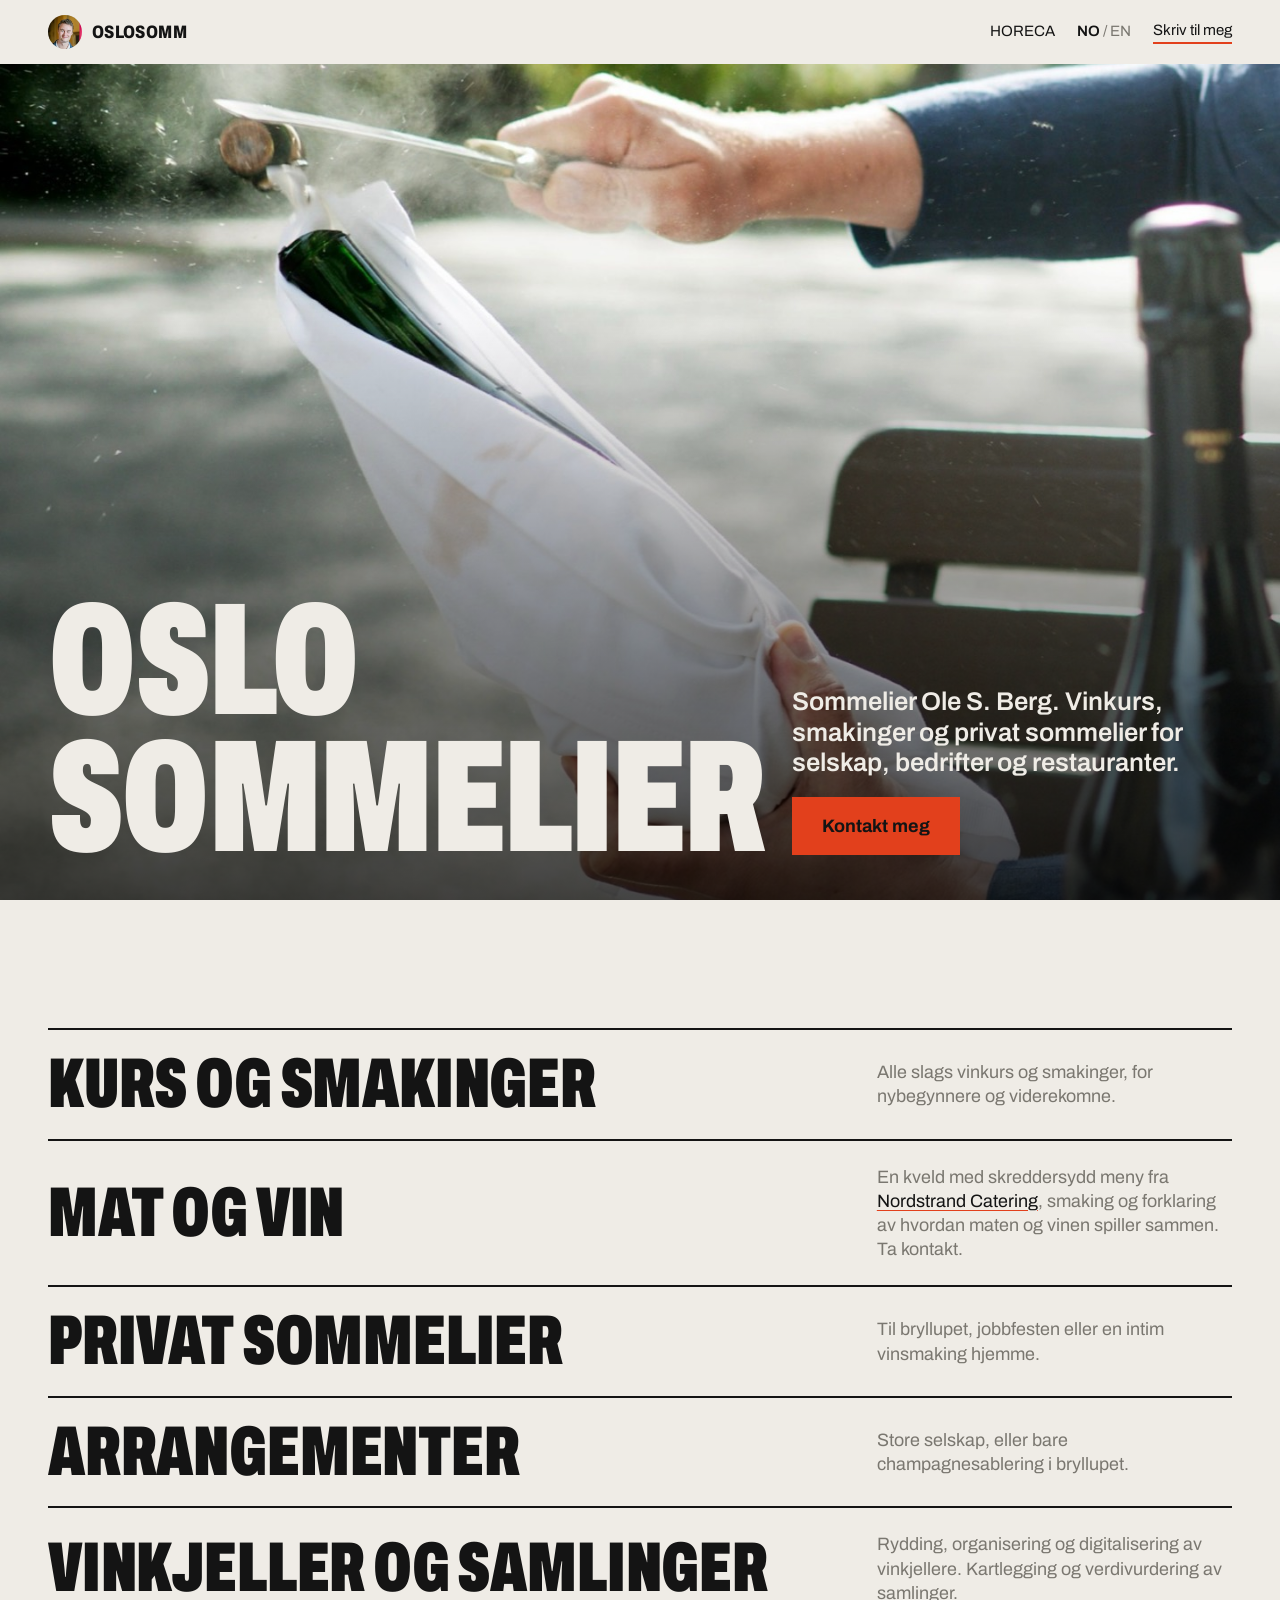
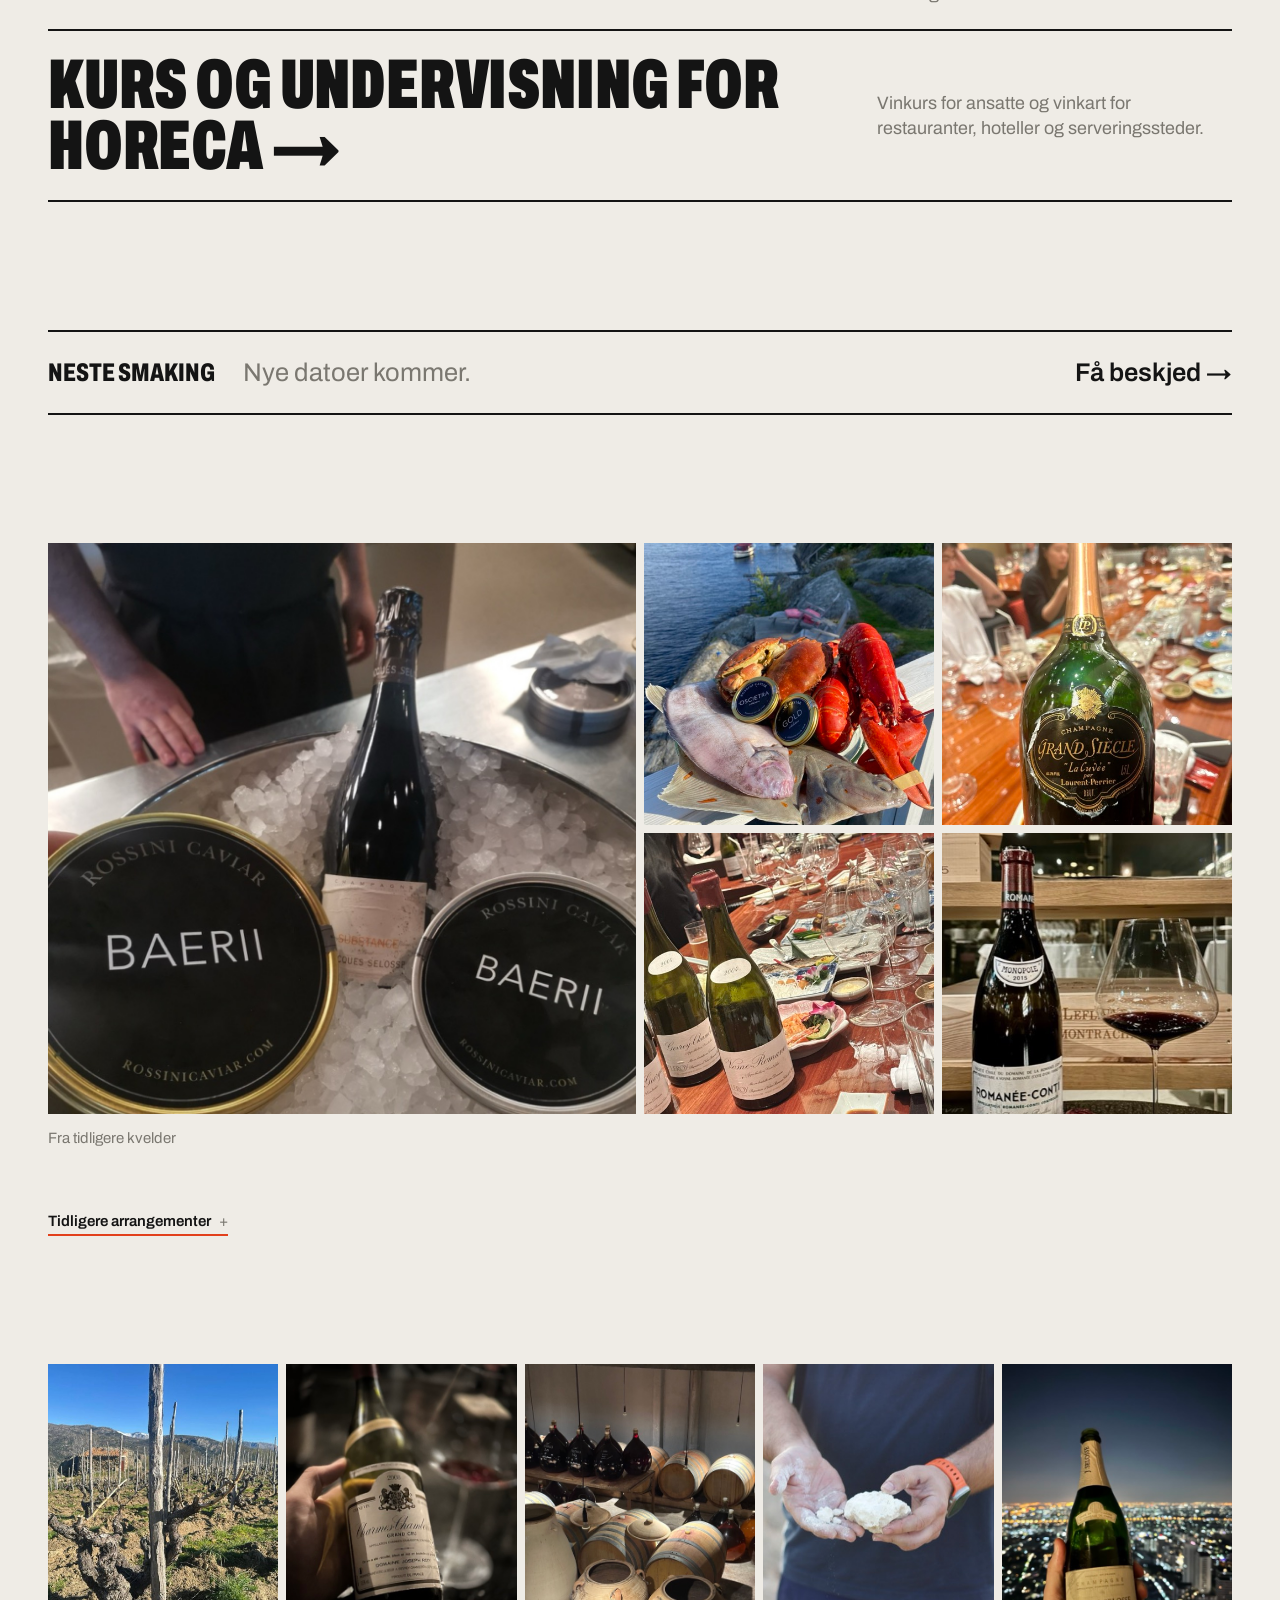
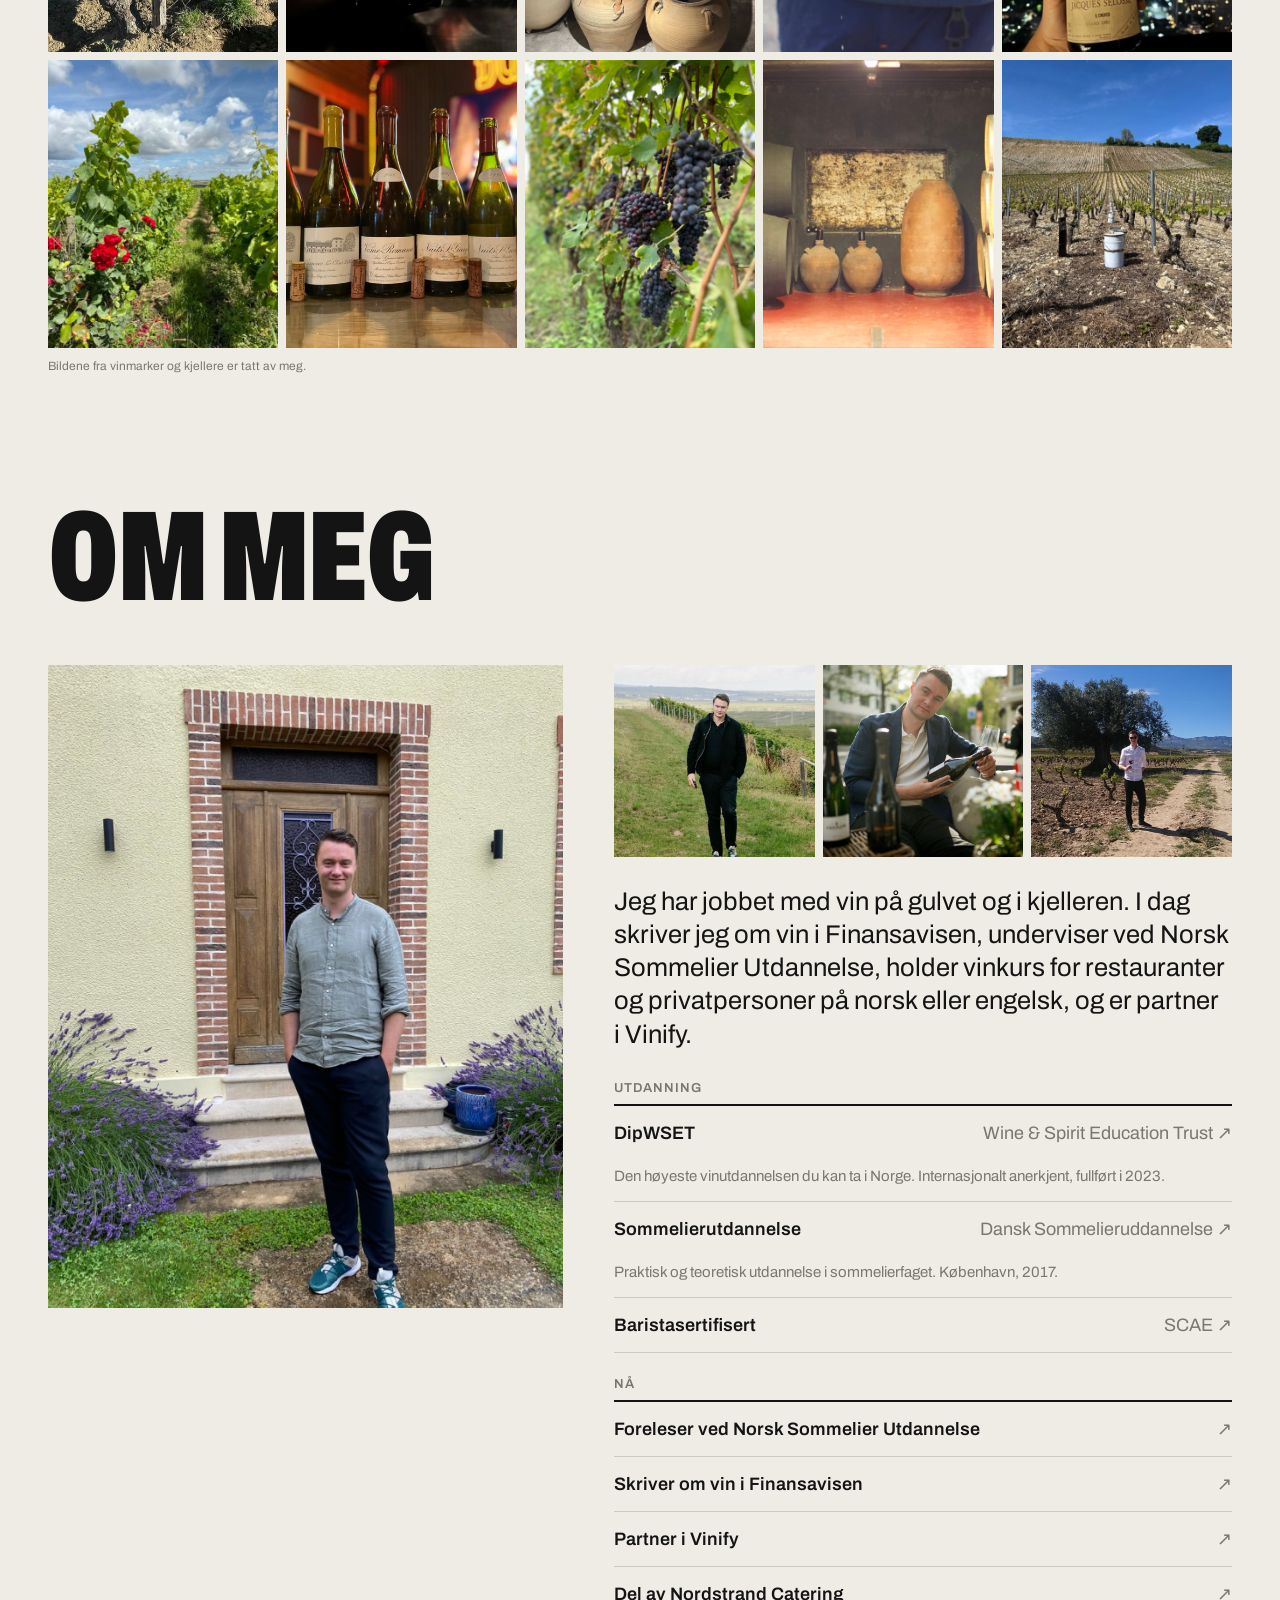
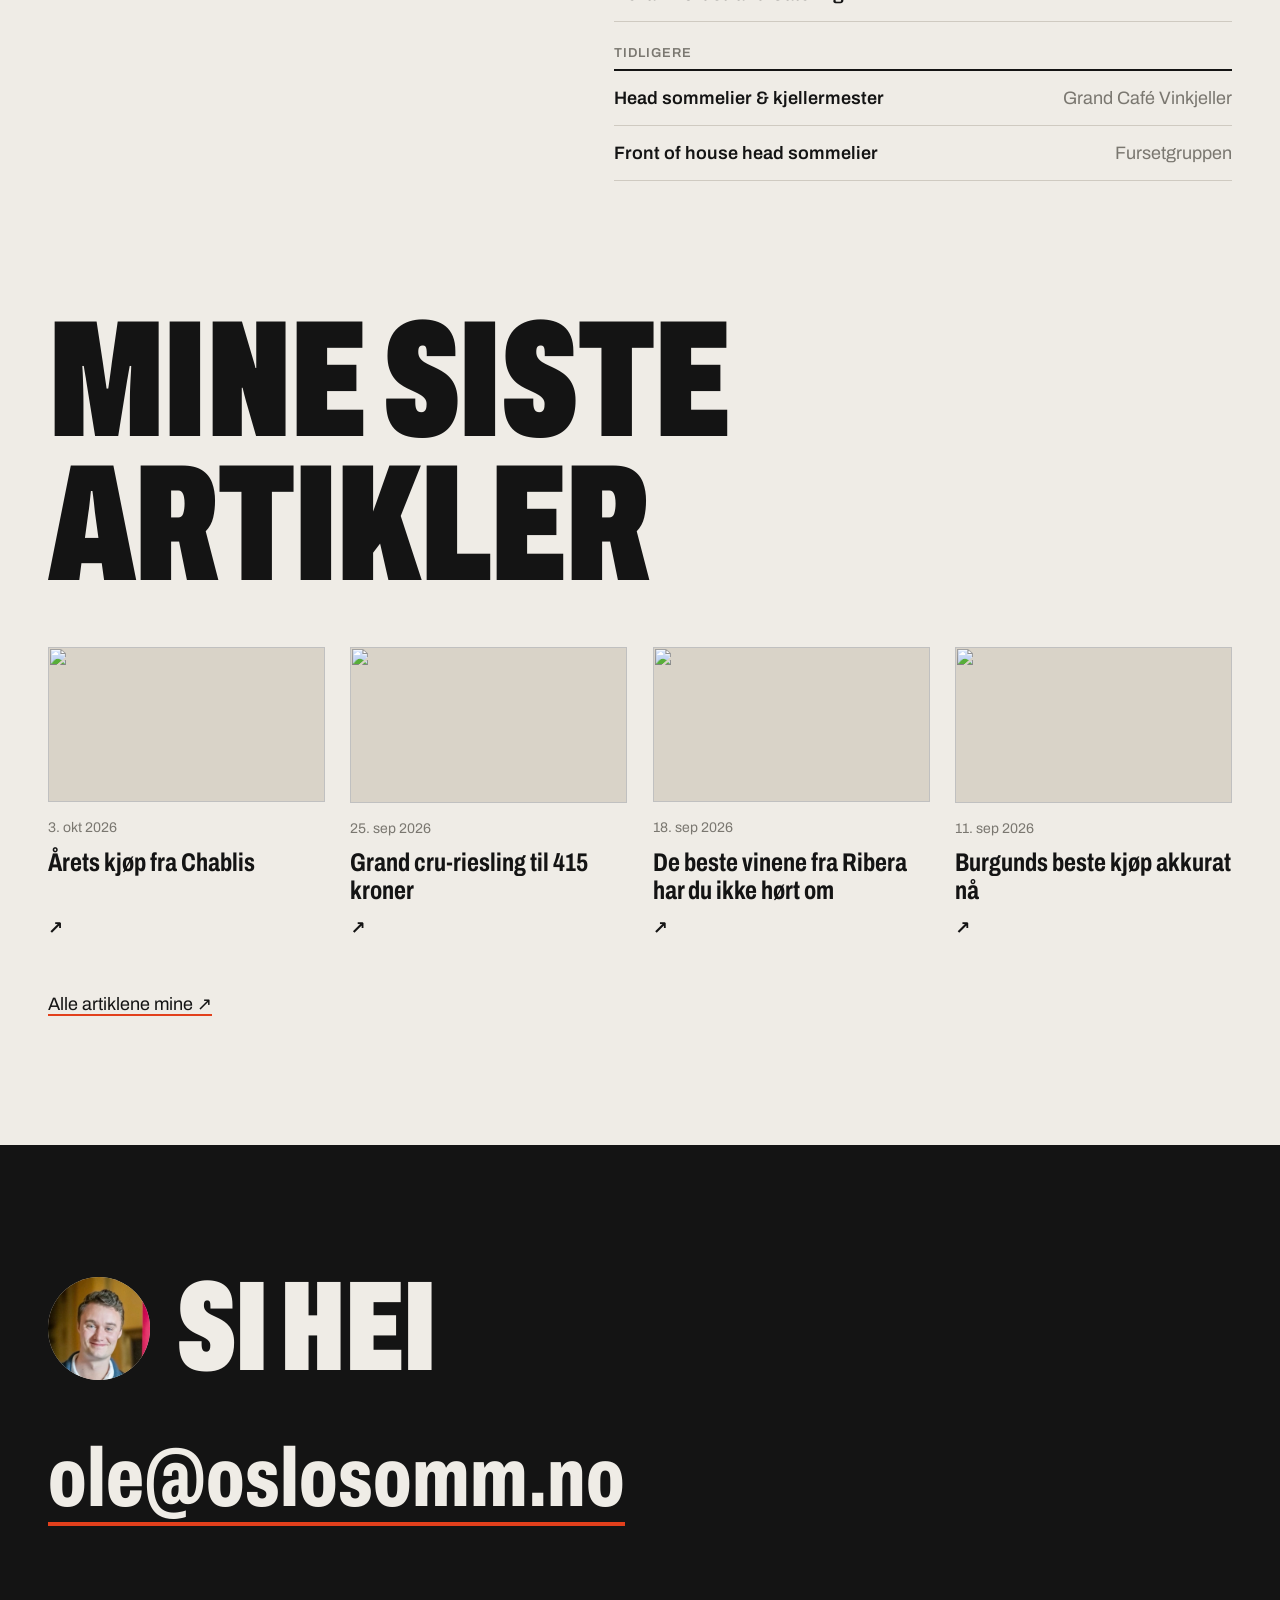
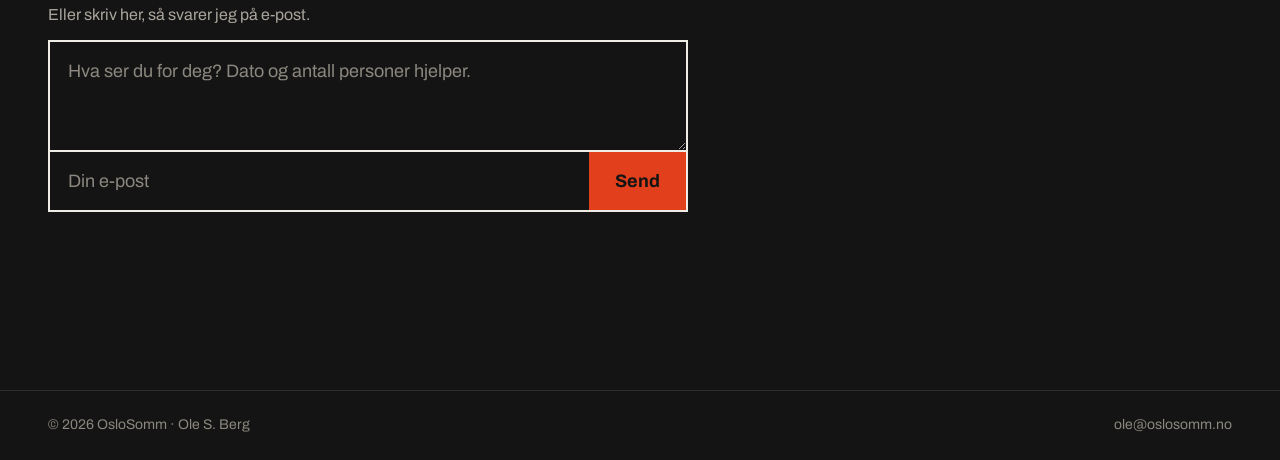
==== index.html @ 21f0ade8 "OsloSomm: første versjon av nettsiden Co-Authored-By: Claude Opus 5.5 <noreply@anthropic.com>" ====
<!doctype html>
<html lang="nb" data-title-nb="OsloSomm – sommelier Ole S. Berg, vinkurs og smakinger" data-title-en="OsloSomm – sommelier Ole S. Berg, wine courses and tastings">
<head>
<meta charset="utf-8">
<meta name="viewport" content="width=device-width, initial-scale=1">
<title>OsloSomm – sommelier Ole S. Berg, vinkurs og smakinger</title>
<meta name="description" content="Sommelier i Oslo med DipWSET. Vinkurs, smakinger, privat sommelier til bryllup og selskap, organisering og verdivurdering av vinkjellere, og kurs for restauranter. På norsk og engelsk.">
<meta name="theme-color" content="#efece6">
<link rel="icon" href="favicon.svg" type="image/svg+xml">
<link rel="apple-touch-icon" href="apple-touch-icon.png">
<link rel="canonical" href="https://oslosomm.no/">
<meta property="og:url" content="https://oslosomm.no/">
<meta property="og:type" content="website">
<meta property="og:locale" content="nb_NO">
<meta property="og:locale:alternate" content="en_GB">
<meta property="og:site_name" content="OsloSomm">
<meta property="og:title" content="OsloSomm – sommelier Ole S. Berg">
<meta property="og:description" content="Vinkurs, smakinger og privat sommelier i Oslo. DipWSET, foreleser ved Norsk Sommelier Utdannelse.">
<meta property="og:image" content="https://oslosomm.no/img/og.jpg">
<meta property="og:image:width" content="1200">
<meta property="og:image:height" content="630">
<meta property="og:image:alt" content="Ole S. Berg smaker champagne">
<meta name="twitter:card" content="summary_large_image">
<link rel="preconnect" href="https://fonts.googleapis.com">
<link rel="preconnect" href="https://fonts.gstatic.com" crossorigin>
<link href="https://fonts.googleapis.com/css2?family=Archivo:wdth,wght@62..125,400..900&display=swap" rel="stylesheet">
<link rel="stylesheet" href="style.css">
<script src="script.js" defer></script>
</head>
<body>

<header class="pad">
  <a class="name" href="index.html"><span class="avatar"><img src="img/sm/ole-hode.jpg" alt="" width="34" height="34"></span>OsloSomm</a>
  <nav>
    <a class="hide-s" href="horeca.html">HORECA</a>
    <button class="lang" type="button" aria-label="Switch to English"><b data-no>NO</b><span data-en>NO</span> / <span data-no>EN</span><b data-en>EN</b></button>
    <a class="write" href="#kontakt"><span data-no>Skriv til meg</span><span data-en>Get in touch</span></a>
  </nav>
</header>

<main>
<div class="hero">
  <img src="img/sabrering.jpg" alt="Ole sablerer en flaske champagne" fetchpriority="high">
  <div class="txt pad">
    <h1 class="big">Oslo<br>Sommelier</h1>
    <div class="pitch">
      <p class="sub" data-no>Sommelier Ole S. Berg. Vinkurs, smakinger og privat sommelier for selskap, bedrifter og restauranter.</p>
      <p class="sub" data-en>Sommelier Ole S. Berg. Wine courses, tastings and private sommelier for parties, companies and restaurants.</p>
      <a class="cta" href="mailto:ole@oslosomm.no"><span data-no>Kontakt meg</span><span data-en>Contact me</span></a>
    </div>
  </div>
</div>

<section class="pad" aria-labelledby="tilbud">
  <h2 id="tilbud" class="sr"><span data-no>Det jeg tilbyr</span><span data-en>What I offer</span></h2>
  <div class="what big">
    <a href="#kontakt"><span><span data-no>Kurs og smakinger</span><span data-en>Courses & tastings</span></span><span class="ds"><span data-no>Alle slags vinkurs og smakinger, for nybegynnere og viderekomne.</span><span data-en>All kinds of wine courses and tastings, for beginners and enthusiasts.</span></span></a>
    <div class="item"><a href="#kontakt"><span data-no>Mat og vin</span><span data-en>Food & wine</span></a><span class="ds"><span data-no>En kveld med skreddersydd meny fra <a href="https://nordstrandcatering.no/" target="_blank" rel="noopener">Nordstrand Catering</a>, smaking og forklaring av hvordan maten og vinen spiller sammen. Ta kontakt.</span><span data-en>An evening with a tailored menu from <a href="https://nordstrandcatering.no/" target="_blank" rel="noopener">Nordstrand Catering</a>, a tasting and a guide to how the food and wine work together. Get in touch.</span></span></div>
    <a href="#kontakt"><span><span data-no>Privat sommelier</span><span data-en>Private sommelier</span></span><span class="ds"><span data-no>Til bryllupet, jobbfesten eller en intim vinsmaking hjemme.</span><span data-en>For weddings, company parties or an intimate tasting at home.</span></span></a>
    <a href="#kontakt"><span><span data-no>Arrangementer</span><span data-en>Events</span></span><span class="ds"><span data-no>Store selskap, eller bare champagnesablering i bryllupet.</span><span data-en>Large parties, or just sabering Champagne at your wedding.</span></span></a>
    <a href="#kontakt"><span><span data-no>Vinkjeller og samlinger</span><span data-en>Cellars & collections</span></span><span class="ds"><span data-no>Rydding, organisering og digitalisering av vinkjellere. Kartlegging og verdivurdering av samlinger.</span><span data-en>Sorting, organising and digitising wine cellars. Inventory and valuation of collections.</span></span></a>
    <a href="horeca.html"><span><span data-no>Kurs og undervisning for HORECA</span><span data-en>Training for HORECA</span> <span aria-hidden="true">→</span></span><span class="ds"><span data-no>Vinkurs for ansatte og vinkart for restauranter, hoteller og serveringssteder.</span><span data-en>Staff wine training and wine lists for restaurants, hotels and hospitality.</span></span></a>
  </div>
</section>

<section class="pad next" id="smakinger" aria-labelledby="neste">
  <div class="empty">
    <h2 id="neste"><span data-no>Neste smaking</span><span data-en>Next tasting</span></h2>
    <span class="mute" data-no>Nye datoer kommer.</span><span class="mute" data-en>New dates coming soon.</span>
    <a href="#kontakt"><span data-no>Få beskjed</span><span data-en>Get notified</span> <span aria-hidden="true">→</span></a>
  </div>
</section>

<section class="past pad" aria-labelledby="kvelder">
  <div class="grid">
    <div><img src="img/selosse-substance-kaviar.jpg" alt="Selosse Substance på is med kaviar" loading="lazy" decoding="async"></div>
    <div><img src="img/sm/sjomat-kaviar.jpg" alt="Hummer, krabbe, flatfisk og kaviar ved sjøen" loading="lazy" decoding="async"></div>
    <div><img src="img/sm/grand-siecle.jpg" alt="Magnum Grand Siècle ved et middagsbord" loading="lazy" decoding="async"></div>
    <div><img src="img/sm/leroy-middag.jpg" alt="Leroy-flasker på et dekket bord" loading="lazy" decoding="async" style="object-position:50% 60%"></div>
    <div><img src="img/sm/romanee-conti.jpg" alt="Romanée-Conti 2015 med glass og kork" loading="lazy" decoding="async" style="object-position:50% 60%"></div>
  </div>
  <div class="cap">
    <h2 id="kvelder" class="cap-h"><span data-no>Fra tidligere kvelder</span><span data-en>From past evenings</span></h2>
  </div>
  <details class="earlier">
    <summary><span data-no>Tidligere arrangementer</span><span data-en>Past events</span></summary>
    <ul>
      <li><a href="https://www.fursetgruppen.no/nyhetsarkiv/julegavetips-premium-champagnekurs" target="_blank" rel="noopener"><time datetime="2024-02-29">29.02.2024</time><span class="ev-t"><span data-no>Premium champagnekurs</span><span data-en>Premium Champagne course</span></span><span class="ev-p">Vinkjelleren, Grand Café</span><span class="ev-go" aria-hidden="true">↗</span></a></li>
    </ul>
  </details>
</section>

<div class="mood pad" role="region" aria-label="Bilder fra vinmarker og kjellere" tabindex="0">
  <div><img src="img/sm/gamle-stokker-fjell.jpg" alt="Gamle vinstokker foran fjell" loading="lazy" decoding="async"></div>
  <div><img src="img/sm/charmes-chambertin.jpg" alt="Charmes-Chambertin Grand Cru 2008" loading="lazy" decoding="async"></div>
  <div><img src="img/sm/kjeller-amforaer.jpg" alt="Kjeller med amforaer, fat og glassballonger" loading="lazy" decoding="async"></div>
  <div><img src="img/sm/haender-kalk.jpg" alt="Hender som holder kalkjord" loading="lazy" decoding="async"></div>
  <div><img src="img/sm/selosse-1989.jpg" alt="Selosse 1989 foran en by om natten" loading="lazy" decoding="async"></div>
  <div><img src="img/sm/roser-vinmark.jpg" alt="Roser ved enden av vinrader" loading="lazy" decoding="async"></div>
  <div><img src="img/sm/leroy-rekke.jpg" alt="Fem Leroy-flasker med korker" loading="lazy" decoding="async"></div>
  <div><img src="img/sm/blaa-druer.jpg" alt="Modne blå druer" loading="lazy" decoding="async"></div>
  <div><img src="img/sm/kjeller-fat.jpg" alt="Fatkjeller med amforaer" loading="lazy" decoding="async"></div>
  <div><img src="img/sm/vinmark-bakke.jpg" alt="Vinmark i en åsside" loading="lazy" decoding="async"></div>
</div>
<p class="pad credit"><span data-no>Bildene fra vinmarker og kjellere er tatt av meg.</span><span data-en>Vineyard and cellar photos by me.</span></p>

<section class="pad" id="om" aria-labelledby="om-h">
  <h2 id="om-h" class="big"><span data-no>Om meg</span><span data-en>About</span></h2>
  <div class="about">
    <div class="main"><img src="img/ole-dor.jpg" alt="Ole S. Berg smiler foran en dør med lavendel" loading="lazy" decoding="async"></div>
    <div class="side">
      <div class="duo">
        <img src="img/sm/ole-vinmark.jpg" alt="Ole går langs en vinmark" loading="lazy" decoding="async">
        <img src="img/sm/ole-portrett-flaske.jpg" alt="Ole viser fram en flaske" loading="lazy" decoding="async">
        <img src="img/sm/ole-oliventre.jpg" alt="Ole med et glass rødvin ved et oliventre" loading="lazy" decoding="async" style="object-position:50% 40%">
      </div>
      <p class="lede" data-no>Jeg har jobbet med vin på gulvet og i kjelleren. I dag skriver jeg om vin i Finansavisen, underviser ved Norsk Sommelier Utdannelse, holder vinkurs for restauranter og privatpersoner på norsk eller engelsk, og er partner i Vinify.</p>
      <p class="lede" data-en>I’ve worked with wine on the restaurant floor and in the cellar. Today I write about wine for Finansavisen, teach at the Norwegian Sommelier School, run wine courses for restaurants and private clients in Norwegian or English, and am a partner at Vinify.</p>
      <div class="proofs">
        <h3 class="ph"><span data-no>Utdanning</span><span data-en>Education</span></h3>
        <ul class="proof">
          <li><a href="https://www.wsetglobal.com/qualifications/wset-level-4-diploma-in-wines" target="_blank" rel="noopener"><span>DipWSET</span> <em>Wine & Spirit Education Trust <span aria-hidden="true">↗</span></em></a>
            <p class="note" data-no>Den høyeste vinutdannelsen du kan ta i Norge. Internasjonalt anerkjent, fullført i 2023.</p>
            <p class="note" data-en>The Level 4 Diploma in Wines, the highest wine qualification available in Norway. Internationally recognised, completed in 2023.</p></li>
          <li><a href="https://dansksommelieruddannelse.dk/" target="_blank" rel="noopener"><span data-no>Sommelierutdannelse</span><span data-en>Sommelier education</span> <em>Dansk Sommelieruddannelse <span aria-hidden="true">↗</span></em></a>
            <p class="note" data-no>Praktisk og teoretisk utdannelse i sommelierfaget. København, 2017.</p>
            <p class="note" data-en>Practical and theoretical training as a sommelier. Copenhagen, 2017.</p></li>
          <li><a href="https://scae.no/" target="_blank" rel="noopener"><span data-no>Baristasertifisert</span><span data-en>Certified barista</span> <em>SCAE <span aria-hidden="true">↗</span></em></a></li>
        </ul>
        <h3 class="ph"><span data-no>Nå</span><span data-en>Now</span></h3>
        <ul class="proof">
          <li><a href="https://vinkelneren.no/vare-forelesere/forelesere-i-oslo/#oleberg" target="_blank" rel="noopener"><span data-no>Foreleser ved Norsk Sommelier Utdannelse</span><span data-en>Lecturer, Norwegian Sommelier School</span> <em aria-hidden="true">↗</em></a></li>
          <li><a href="https://www.finansavisen.no/profil/ole-s.-berg" target="_blank" rel="noopener"><span data-no>Skriver om vin i Finansavisen</span><span data-en>Wine writer, Finansavisen</span> <em aria-hidden="true">↗</em></a></li>
          <li><a href="https://home.vinify.app/" target="_blank" rel="noopener"><span data-no>Partner i Vinify</span><span data-en>Partner at Vinify</span> <em aria-hidden="true">↗</em></a></li>
          <li><a href="https://nordstrandcatering.no/" target="_blank" rel="noopener"><span data-no>Del av Nordstrand Catering</span><span data-en>Part of Nordstrand Catering</span> <em aria-hidden="true">↗</em></a></li>
        </ul>
        <h3 class="ph"><span data-no>Tidligere</span><span data-en>Previously</span></h3>
        <ul class="proof">
          <li><span>Head sommelier &amp; <span data-no>kjellermester</span><span data-en>cellar master</span></span> <em>Grand Café <span data-no>Vinkjeller</span><span data-en>wine cellar</span></em></li>
          <li><span>Front of house head sommelier</span> <em>Fursetgruppen</em></li>
        </ul>
      </div>
    </div>
  </div>
</section>

<section class="pad articles" id="artikler" aria-labelledby="artikler-h">
  <h2 id="artikler-h" class="big stack"><span data-no>Mine siste<br>artikler</span><span data-en>My latest<br>articles</span></h2>
  <ul class="arts">
    <li><a href="https://www.finansavisen.no/mat-og-drikke/2026/10/03/8384811/arets-beste-chablis-kjop-koster-under-500-kroner" target="_blank" rel="noopener"><span class="thumb"><img src="https://imaginary.finansavisen.no/resize?force=false&amp;width=800&amp;aspectratio=16%3A9&amp;nocrop=false&amp;interlace=true&amp;type=webp&amp;url=https%3A%2F%2Fsmooth-storage.aptoma.no%2Fusers%2Fhegnar%2Fimages%2F163274496.jpg%3F%26accessToken%3Da47e3ad2822a2d54f272175dc9d8af9c51834527e6233c2e4efd864a6beec34f" alt="" loading="lazy" decoding="async" referrerpolicy="no-referrer"></span><time datetime="2026-10-03"><span data-no>3. okt 2026</span><span data-en>3 Oct 2026</span></time><span class="at">Årets kjøp fra Chablis</span><span class="go" aria-hidden="true">↗</span></a></li>
    <li><a href="https://www.finansavisen.no/mat-og-drikke/2026/09/25/8383260/emrich-schoenleber-2025-de-beste-kjopene-fra-nahe" target="_blank" rel="noopener"><span class="thumb"><img src="https://imaginary.finansavisen.no/resize?force=false&amp;width=800&amp;aspectratio=16%3A9&amp;nocrop=false&amp;interlace=true&amp;type=webp&amp;url=https%3A%2F%2Fsmooth-storage.aptoma.no%2Fusers%2Fhegnar%2Fimages%2F162659138.jpg%3F%26accessToken%3D0f120777f249589dbbf4be9a2b96b372803a51da18eaffc04421b863ae520a3b" alt="" loading="lazy" decoding="async" referrerpolicy="no-referrer"></span><time datetime="2026-09-25"><span data-no>25. sep 2026</span><span data-en>25 Sep 2026</span></time><span class="at">Grand cru-riesling til 415 kroner</span><span class="go" aria-hidden="true">↗</span></a></li>
    <li><a href="https://www.finansavisen.no/mat-og-drikke/2026/09/18/8381371/dominio-del-aguila-blant-de-beste-vinene-fra-ribera-del-duero" target="_blank" rel="noopener"><span class="thumb"><img src="https://imaginary.finansavisen.no/resize?force=false&amp;width=800&amp;aspectratio=16%3A9&amp;nocrop=false&amp;interlace=true&amp;type=webp&amp;url=https%3A%2F%2Fsmooth-storage.aptoma.no%2Fusers%2Fhegnar%2Fimages%2F162079527.jpg%3F%26accessToken%3D2ad88ffe91550fe611c24110f6167e087b05fea572d87187e2d3220233fe8c61" alt="" loading="lazy" decoding="async" referrerpolicy="no-referrer"></span><time datetime="2026-09-18"><span data-no>18. sep 2026</span><span data-en>18 Sep 2026</span></time><span class="at">De beste vinene fra Ribera har du ikke hørt om</span><span class="go" aria-hidden="true">↗</span></a></li>
    <li><a href="https://www.finansavisen.no/mat-og-drikke/2026/09/11/8379238/denis-mortet-2024-imponerer-fra-gevrey-chambertin-til-clos-de-vougeot" target="_blank" rel="noopener"><span class="thumb"><img src="https://imaginary.finansavisen.no/resize?force=false&amp;width=800&amp;aspectratio=16%3A9&amp;nocrop=false&amp;interlace=true&amp;type=webp&amp;url=https%3A%2F%2Fsmooth-storage.aptoma.no%2Fusers%2Fhegnar%2Fimages%2F161381455.jpg%3F%26accessToken%3D75070eb583e2b0e61d78ca70e14b952be6afe3cf41320d20f5be37dd0d14da85" alt="" loading="lazy" decoding="async" referrerpolicy="no-referrer"></span><time datetime="2026-09-11"><span data-no>11. sep 2026</span><span data-en>11 Sep 2026</span></time><span class="at">Burgunds beste kjøp akkurat nå</span><span class="go" aria-hidden="true">↗</span></a></li>
  </ul>
  <p class="all"><a class="write" href="https://www.finansavisen.no/profil/ole-s.-berg" target="_blank" rel="noopener"><span data-no>Alle artiklene mine</span><span data-en>All my articles</span> <span aria-hidden="true">↗</span></a></p>
</section>

<section class="pad contact" id="kontakt" aria-labelledby="kontakt-h">
  <h2 id="kontakt-h" class="big"><span class="avatar"><img src="img/sm/ole-hode.jpg" alt="" loading="lazy"></span><span data-no>Si hei</span><span data-en>Say hello</span></h2>
  <a class="mail" href="mailto:ole@oslosomm.no">ole@oslosomm.no</a>
  <div class="quick">
    <p data-no>Eller skriv her, så svarer jeg på e-post.</p>
    <p data-en>Or write here and I’ll reply by email.</p>
    <form class="send">
      <label class="sr" for="melding"><span data-no>Melding</span><span data-en>Message</span></label>
      <textarea id="melding" name="melding" required maxlength="4000" placeholder="Hva ser du for deg? Dato og antall personer hjelper." data-ph-nb="Hva ser du for deg? Dato og antall personer hjelper." data-ph-en="What do you have in mind? A date and group size helps."></textarea>
      <div class="row">
        <label class="sr" for="epost"><span data-no>Din e-post</span><span data-en>Your email</span></label>
        <input id="epost" name="epost" type="email" required autocomplete="email" placeholder="Din e-post" data-ph-nb="Din e-post" data-ph-en="Your email">
        <button type="submit">Send</button>
      </div>
    </form>
    <p class="status" role="status" aria-live="polite"></p>
  </div>
</section>
</main>

<footer class="pad"><span>© 2026 OsloSomm · Ole S. Berg</span><a href="mailto:ole@oslosomm.no">ole@oslosomm.no</a></footer>
</body>
</html>
---- style.css ----
:root{--paper:#efece6;--ink:#141414;--mute:#7a7770;--hot:#e2401c}
*{box-sizing:border-box;margin:0;padding:0}
html{scroll-behavior:smooth;-webkit-text-size-adjust:100%}
@media(prefers-reduced-motion:reduce){html{scroll-behavior:auto}*{transition:none!important}}
[id]{scroll-margin-top:72px}
::selection{background:var(--hot);color:var(--paper)}
:focus-visible{outline:2px solid var(--hot);outline-offset:3px}
.sr{position:absolute!important;width:1px;height:1px;padding:0;margin:-1px;overflow:hidden;clip:rect(0,0,0,0);white-space:nowrap;border:0}
h1,h2,h3{text-wrap:balance}
p{text-wrap:pretty}
img{background:#d9d3c8}
ul{list-style:none}
figure,blockquote{margin:0}
body{background:var(--paper);color:var(--ink);font:400 18px/1.45 Archivo,system-ui,sans-serif}
a{color:inherit;text-decoration:none}
img{display:block;width:100%;height:100%;object-fit:cover}
.big{font-stretch:62%;font-weight:900;text-transform:uppercase;line-height:.86;letter-spacing:-.01em}
.pad{padding-inline:max(clamp(16px,4vw,48px),calc((100% - 1600px)/2))}
.mute{color:var(--mute)}

header{display:flex;justify-content:space-between;align-items:center;height:64px;position:sticky;top:0;background:var(--paper);z-index:5}
header .name{display:flex;align-items:center;gap:10px;font-weight:800;font-stretch:80%;text-transform:uppercase;letter-spacing:.02em}
.avatar{width:34px;height:34px;border-radius:50%;overflow:hidden;flex:none}
.avatar img{object-position:50% 30%}
header nav{display:flex;gap:22px;align-items:center;font-size:15px}
header nav .hide-s{color:var(--ink)}
header nav .hide-s:hover{color:var(--hot)}
@media(max-width:560px){header nav .hide-s{display:none}}
.lang{color:var(--mute);cursor:pointer;background:none;border:0;font:inherit}
.lang b{color:var(--ink);font-weight:600}
.write{border-bottom:2px solid var(--hot)}

.hero{position:relative;height:calc(100svh - 64px);min-height:520px;overflow:hidden;color:var(--paper)}
.hero img{position:absolute;inset:0;object-position:40% 40%}
.hero::after{content:"";position:absolute;inset:0;background:linear-gradient(to top,rgba(0,0,0,.72),rgba(0,0,0,.25) 45%,rgba(0,0,0,0) 70%)}
.hero .txt{position:absolute;left:0;right:0;bottom:0;z-index:1;display:flex;justify-content:space-between;align-items:flex-end;gap:24px;flex-wrap:wrap;padding-bottom:clamp(16px,2.5vw,32px)}
.hero h1{font-size:clamp(64px,12.5vw,220px)}
.hero-short{height:min(70svh,760px);min-height:420px}
.hero-short h1{font-size:clamp(44px,9vw,150px)}
.hero .pitch{display:flex;flex-direction:column;align-items:flex-start;gap:18px;max-width:440px;padding-bottom:clamp(6px,1vw,14px)}
.hero .sub{font-size:clamp(20px,2vw,28px);font-weight:600;line-height:1.2}
.cta{display:inline-block;background:var(--hot);color:var(--ink);font-weight:700;font-size:18px;padding:16px 30px;white-space:nowrap}
.cta:hover{background:var(--paper)}

section{padding-block:clamp(64px,10vw,140px)}
h2{font-size:clamp(56px,10vw,150px);margin-bottom:clamp(28px,4vw,56px)}

/* tidligere kvelder */
.past{padding-top:0}
.past .grid{display:grid;grid-template-columns:repeat(4,1fr);grid-template-rows:repeat(2,clamp(160px,22vw,320px));gap:8px}
.past .grid div:first-child{grid-column:span 2;grid-row:span 2}
.past .cap{display:flex;justify-content:space-between;align-items:baseline;gap:8px 16px;flex-wrap:wrap;margin-top:14px;font-size:15px}
.cap-h{font:inherit;color:var(--mute)}
.past .cap a{font-weight:600;border-bottom:2px solid var(--hot)}
.past .cap a:hover{color:var(--hot)}
@media(max-width:640px){.past .grid{grid-template-columns:1fr 1fr;grid-template-rows:none;grid-auto-rows:44vw}.past .grid div:first-child{grid-row:span 2}}

/* det jeg gjør */
.what{border-top:2px solid var(--ink)}
.what>a,.what>.item{display:grid;grid-template-columns:1fr minmax(240px,30%);gap:24px;align-items:center;font-size:clamp(36px,5.5vw,84px);padding-block:clamp(14px,2vw,24px);border-bottom:2px solid var(--ink)}
.what .ds{font-size:clamp(16px,1.4vw,19px);font-stretch:100%;font-weight:400;text-transform:none;color:var(--mute);line-height:1.35;letter-spacing:0}
.what>a:hover,.what>.item>a:hover{color:var(--hot)}
.what .ds a{color:var(--ink);text-decoration:underline;text-decoration-color:var(--hot);text-underline-offset:3px}
.what .ds a:hover{color:var(--hot)}
@media(max-width:700px){.what>a,.what>.item{grid-template-columns:1fr;gap:6px}}

/* smakinger, tom */
.empty{display:flex;align-items:baseline;gap:12px 28px;flex-wrap:wrap;padding:22px 0;border-block:2px solid var(--ink);font-size:clamp(20px,2vw,26px)}
.empty h2{font-size:inherit;margin:0;font-weight:800;font-stretch:70%;text-transform:uppercase}
.next{padding-top:0}
.empty a{margin-left:auto;font-weight:600;white-space:nowrap}
.empty a:hover{color:var(--hot)}
.empty a{font-weight:600;white-space:nowrap}
.empty a:hover{color:var(--hot)}

.mood{display:grid;grid-template-columns:repeat(5,1fr);gap:8px}
.mood div{aspect-ratio:4/5}
@media(max-width:820px){
  .mood{display:flex;overflow-x:auto;scroll-snap-type:x mandatory;scrollbar-width:none;padding-bottom:4px}
  .mood::-webkit-scrollbar{display:none}
  .mood div{flex:0 0 72%;scroll-snap-align:start}
}

.about{display:grid;grid-template-columns:5fr 6fr;gap:clamp(24px,4vw,64px);align-items:start}
.about .main{aspect-ratio:4/5;overflow:hidden}
.about .main img{object-position:50% 30%}
.about .side{display:grid;gap:28px}
.about .duo{display:grid;grid-template-columns:1fr 1fr 1fr;grid-auto-rows:clamp(140px,15vw,220px);gap:8px}
.about .duo img{object-position:50% 25%}
.lede{font-size:clamp(20px,2vw,26px);line-height:1.3}
.proof{display:grid;border-top:2px solid var(--ink)}
.proof>li{display:flex;justify-content:space-between;align-items:baseline;gap:16px;padding:14px 0;border-bottom:1px solid #cfcac1;font-weight:600}
.proof>li>a{display:flex;justify-content:space-between;gap:16px;width:100%}
.proofs{display:grid}
.ph{font-size:13px;font-weight:600;text-transform:uppercase;letter-spacing:.08em;color:var(--mute);margin:22px 0 6px}
.ph:first-child{margin-top:0}
.proof a:hover{color:var(--hot)}
.proof em{font-style:normal;font-weight:400;color:var(--mute);text-align:right}
@media(max-width:820px){.about{grid-template-columns:minmax(0,1fr)}}

/* restaurantsiden */
.steps{border-top:2px solid var(--ink)}
.step{display:grid;grid-template-columns:clamp(48px,8vw,120px) 1fr 1fr;gap:clamp(16px,3vw,40px);align-items:baseline;padding-block:clamp(20px,3vw,36px);border-bottom:2px solid var(--ink)}
.step .n{font-size:clamp(36px,5vw,72px);color:var(--hot)}
.step h3{font-size:clamp(32px,4.5vw,64px)}
.step p{color:var(--mute);font-size:clamp(17px,1.6vw,20px)}
@media(max-width:700px){.step{grid-template-columns:44px 1fr}.step p{grid-column:2}}
.split{display:grid;grid-template-columns:1fr 1fr;gap:8px;height:clamp(260px,40vw,560px)}
@media(max-width:640px){.split{grid-template-columns:1fr;height:auto}.split div{aspect-ratio:4/3}}

.contact{background:var(--ink);color:var(--paper)}
.contact h2{color:var(--paper);display:flex;align-items:center;gap:clamp(16px,2vw,28px)}
.contact h2 .avatar{width:clamp(64px,8vw,120px);height:clamp(64px,8vw,120px)}
.mail{display:inline-block;overflow-wrap:anywhere;font-size:clamp(32px,6.5vw,96px);font-weight:800;font-stretch:70%;border-bottom:4px solid var(--hot);line-height:1.05;}
.mail:hover{color:var(--hot)}
.quick{margin-top:clamp(48px,6vw,80px);max-width:640px}
.quick p{color:#a9a59d;margin-bottom:14px;font-size:16px}
.quick form{display:grid;border:2px solid var(--paper)}
.quick textarea,.quick input{font:inherit;background:none;border:0;color:var(--paper);padding:16px 18px;outline:none}
.quick textarea{min-height:110px;resize:vertical;border-bottom:2px solid var(--paper)}
.quick .row{display:flex}
.quick input{flex:1;min-width:0}
.quick button{background:var(--hot);color:var(--ink);border:0;font:inherit;font-weight:700;padding:0 26px;cursor:pointer}
.quick ::placeholder{color:#8b877f}
.quick form:focus-within{border-color:var(--hot)}
.quick textarea:focus-visible,.quick input:focus-visible{outline:0;background:rgba(255,255,255,.04)}
.quick button:disabled{opacity:.6;cursor:progress}
.quick button:hover:not(:disabled){background:var(--paper)}
.status{margin-top:14px;font-size:clamp(18px,1.8vw,22px);color:var(--paper);min-height:1.4em}

footer{background:var(--ink);color:#8b877f;font-size:14px;padding-block:24px;display:flex;justify-content:space-between;gap:16px;flex-wrap:wrap;border-top:1px solid #2e2e2e}
footer a:hover{color:var(--paper)}
.notfound{min-height:calc(100svh - 64px);display:flex;flex-direction:column;justify-content:center;gap:24px;padding-block:48px}
.notfound h1{font-size:clamp(120px,30vw,420px)}
.notfound .links{display:flex;gap:28px;flex-wrap:wrap}

html:not([lang=en]) [data-en]{display:none!important}
html[lang=en] [data-no]{display:none!important}

/* sitater */
.quotes{display:grid;grid-template-columns:1fr 1fr;gap:clamp(24px,4vw,56px)}
.quote{border-top:2px solid var(--ink);padding-top:20px}
.quote p{font-size:clamp(24px,2.6vw,34px);line-height:1.2;font-weight:600;font-stretch:80%}
.quote figcaption{display:block;margin-top:14px;font-size:15px;color:var(--mute)}
@media(max-width:700px){.quotes{grid-template-columns:1fr}}
.intro{padding-block:clamp(40px,6vw,80px)}
.quotes-wrap{padding-top:0}
.intro .lede{max-width:640px}
@media(max-width:640px){.about .duo{grid-template-columns:1fr 1fr}}
header .name,header nav>*{white-space:nowrap}
@media(max-width:400px){header nav{gap:12px;font-size:14px}header .name{gap:8px;font-size:15px}.avatar{width:28px;height:28px}}
@media(max-width:820px){.about .main{aspect-ratio:auto;height:min(80vw,70svh)}}

/* artikler */
.articles{padding-top:0}
.arts{display:grid;grid-template-columns:repeat(4,1fr);gap:clamp(24px,3vw,40px) clamp(16px,2vw,28px)}
.arts a{display:flex;flex-direction:column;gap:10px;height:100%;padding:0 0 22px}
.arts .thumb{display:block;aspect-ratio:16/9;overflow:hidden;margin-bottom:6px}
.arts .thumb img{transition:transform .4s}
.arts a:hover .thumb img{transform:scale(1.04)}
.arts time{font-size:14px;color:var(--mute)}
.arts .at{font-size:clamp(22px,2vw,30px);font-weight:700;font-stretch:75%;line-height:1.1;flex:1}
.arts .go{font-weight:600}
.arts a:hover .at,.arts a:hover .go{color:var(--hot)}
.articles .all{margin-top:28px}
@media(max-width:900px){.arts{grid-template-columns:1fr 1fr}}
@media(max-width:520px){.arts{grid-template-columns:1fr}}
.about .side,.about .main{min-width:0}
.proof>li:has(.note){flex-wrap:wrap}
.proof>li>span:first-child,.proof>li>a>span:first-child{flex:1 1 auto;min-width:0}
.proof em{flex:0 1 auto;min-width:0;text-align:right}
.proof .note{width:100%;font-weight:400;font-size:15px;color:var(--mute);line-height:1.4;margin-top:4px}
.stack{font-size:clamp(64px,13vw,200px)}
.credit{font-size:12px;color:var(--mute);margin-top:10px}

/* tidligere arrangementer, sammenfoldet */
.earlier{margin-top:10px;font-size:15px}
.earlier summary{display:inline-flex;align-items:center;gap:8px;cursor:pointer;list-style:none;font-weight:600;border-bottom:2px solid var(--hot);padding-bottom:1px}
.earlier summary::-webkit-details-marker{display:none}
.earlier summary::after{content:"+";font-weight:400;color:var(--mute);transition:transform .2s}
.earlier[open] summary::after{content:"–"}
.earlier summary:hover{color:var(--hot)}
.earlier ul{margin-top:12px;border-top:1px solid #cfcac1;max-width:820px}
.earlier li a{display:grid;grid-template-columns:96px 1fr auto 20px;gap:16px;align-items:baseline;padding:10px 0;border-bottom:1px solid #cfcac1}
.earlier time,.earlier .ev-p{color:var(--mute)}
.earlier .ev-t{font-weight:600}
.earlier li a:hover .ev-t,.earlier li a:hover .ev-go{color:var(--hot)}
@media(max-width:560px){.earlier li a{grid-template-columns:1fr 20px;gap:2px 12px}.earlier time,.earlier .ev-t,.earlier .ev-p{grid-column:1}.earlier .ev-go{grid-column:2;grid-row:1/4;align-self:center}}
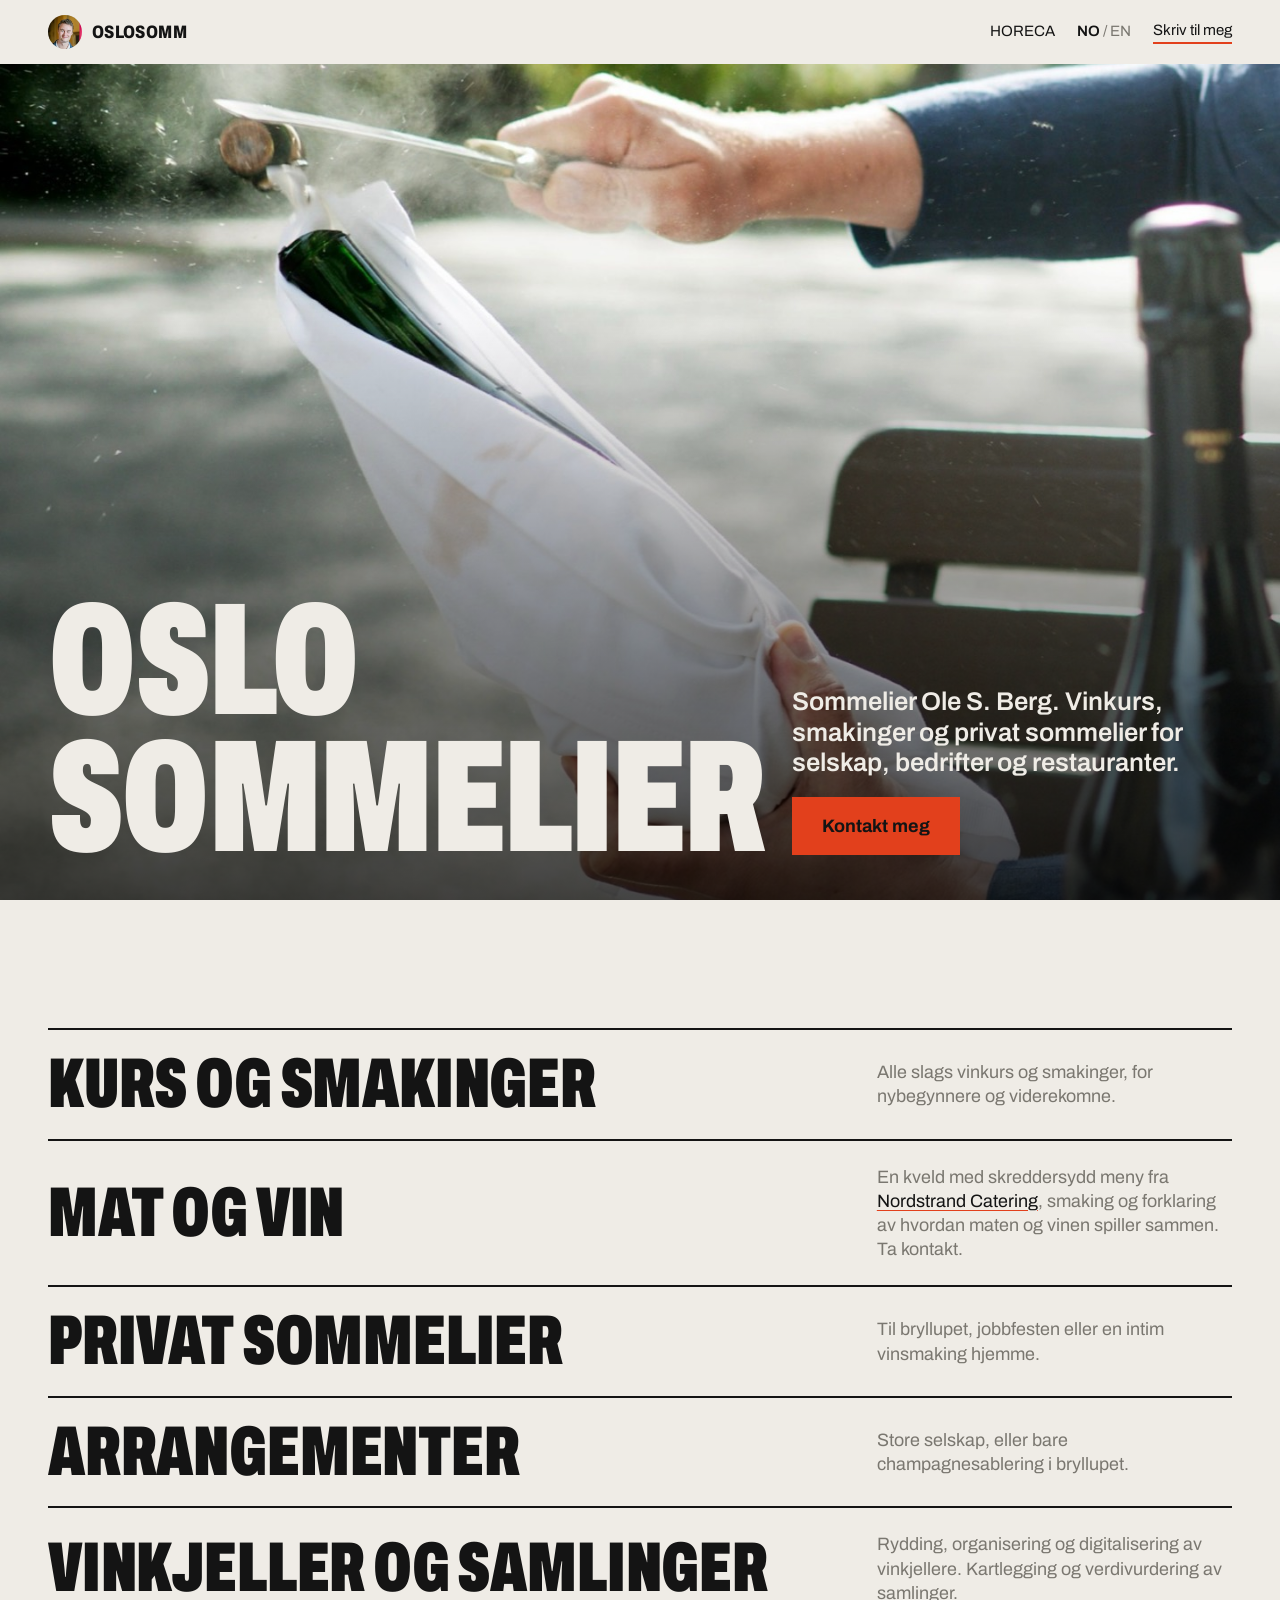
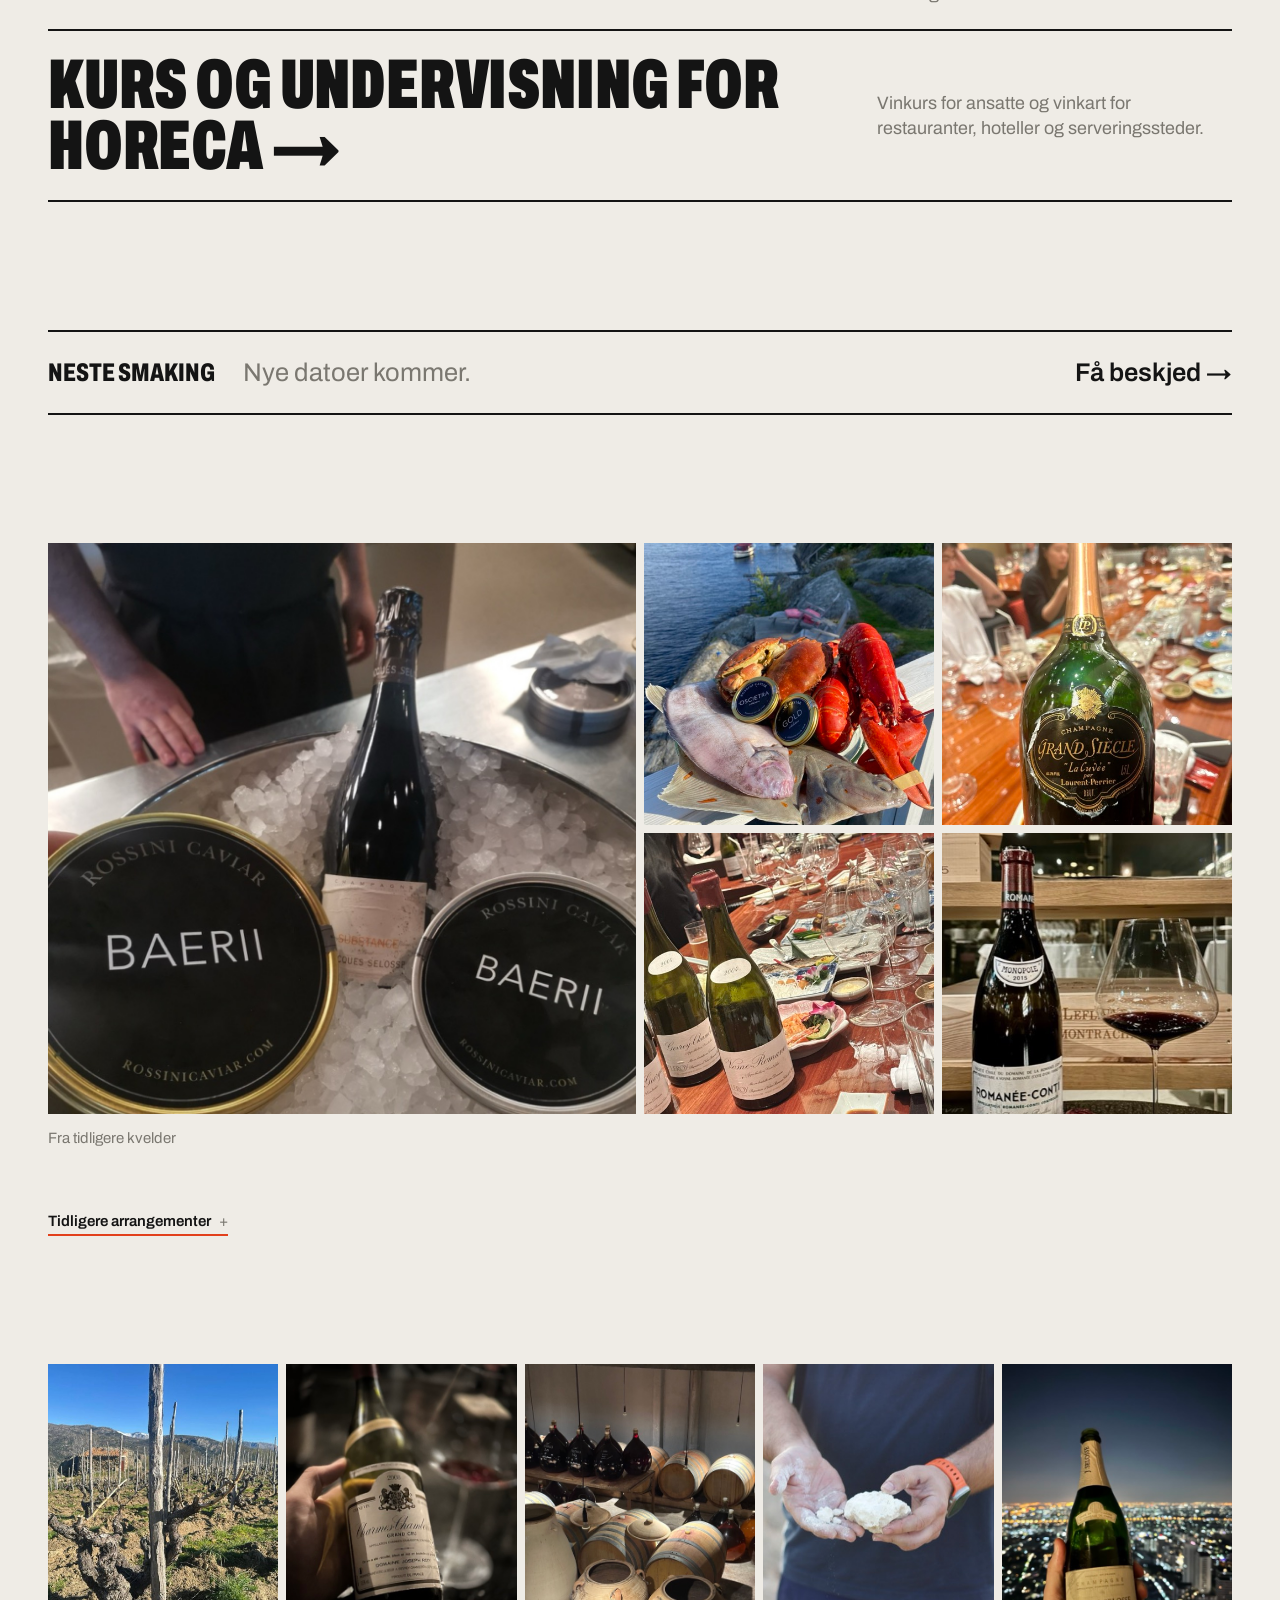
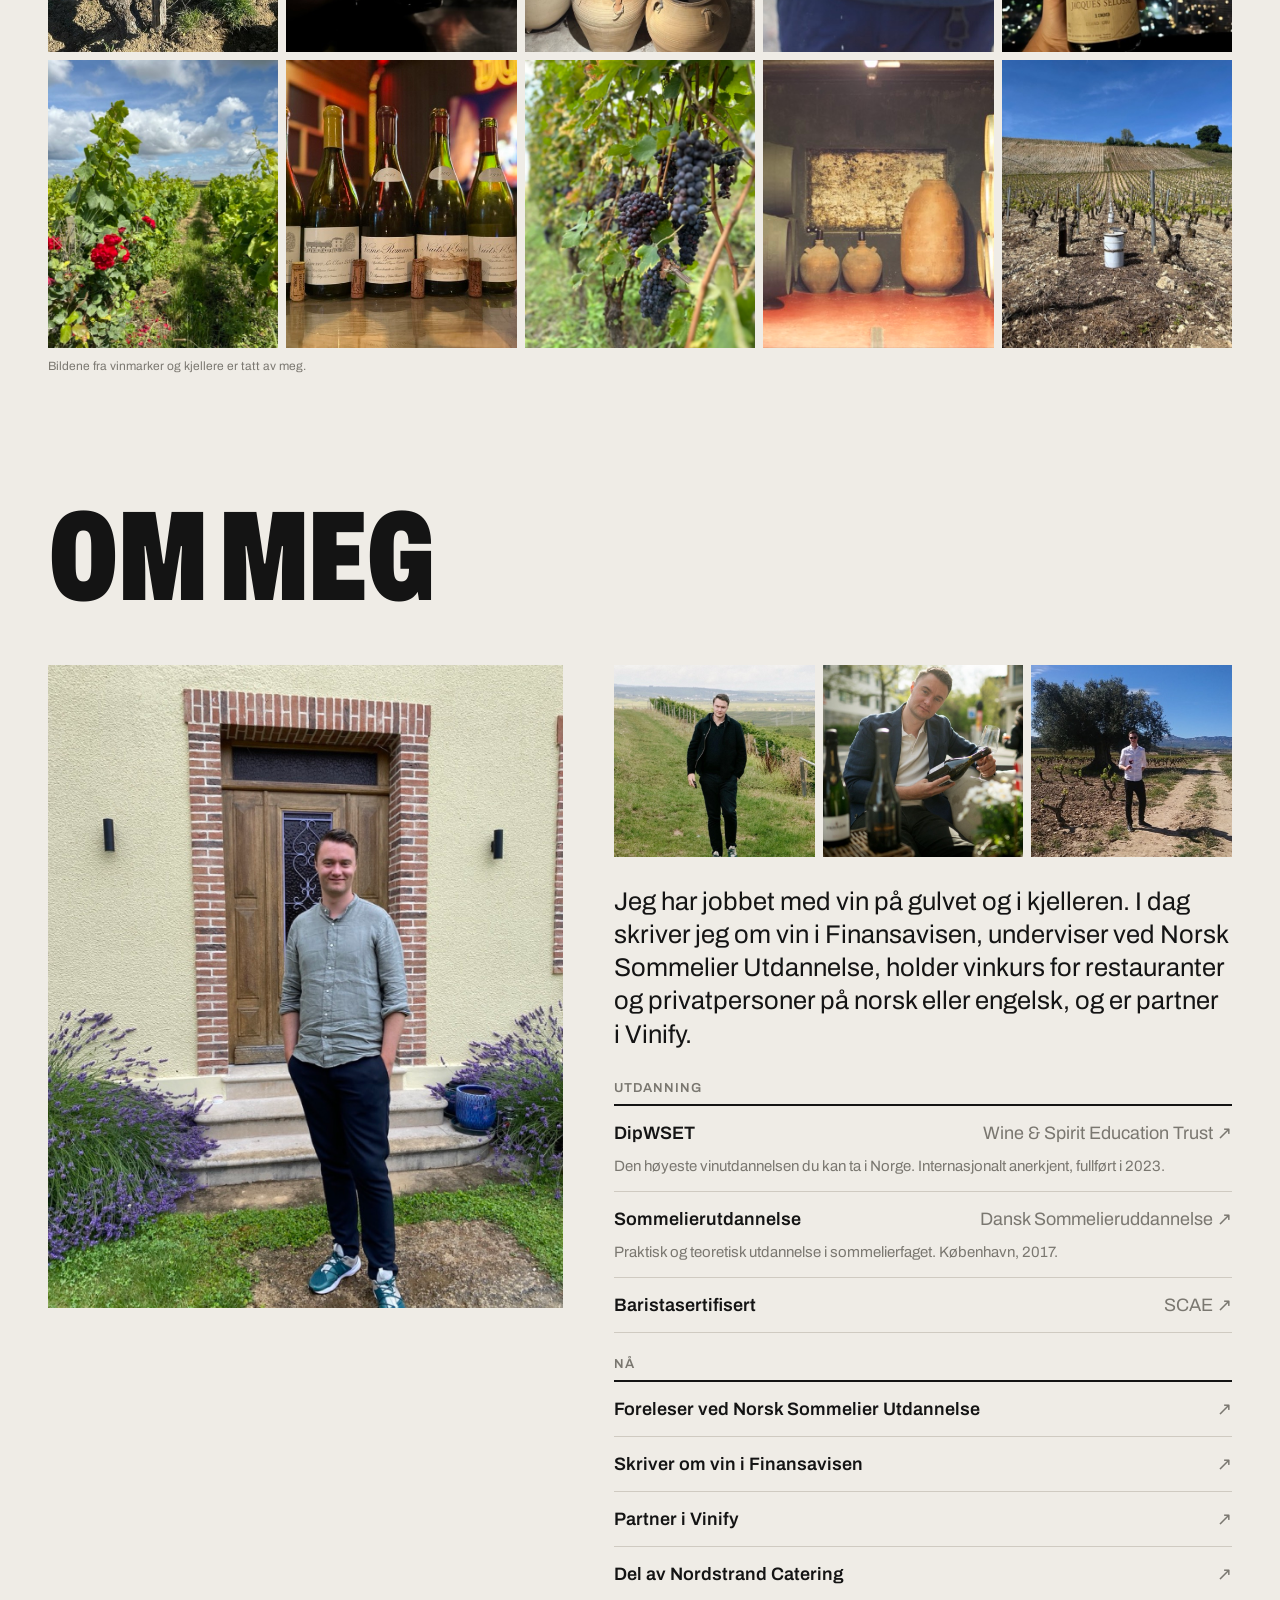
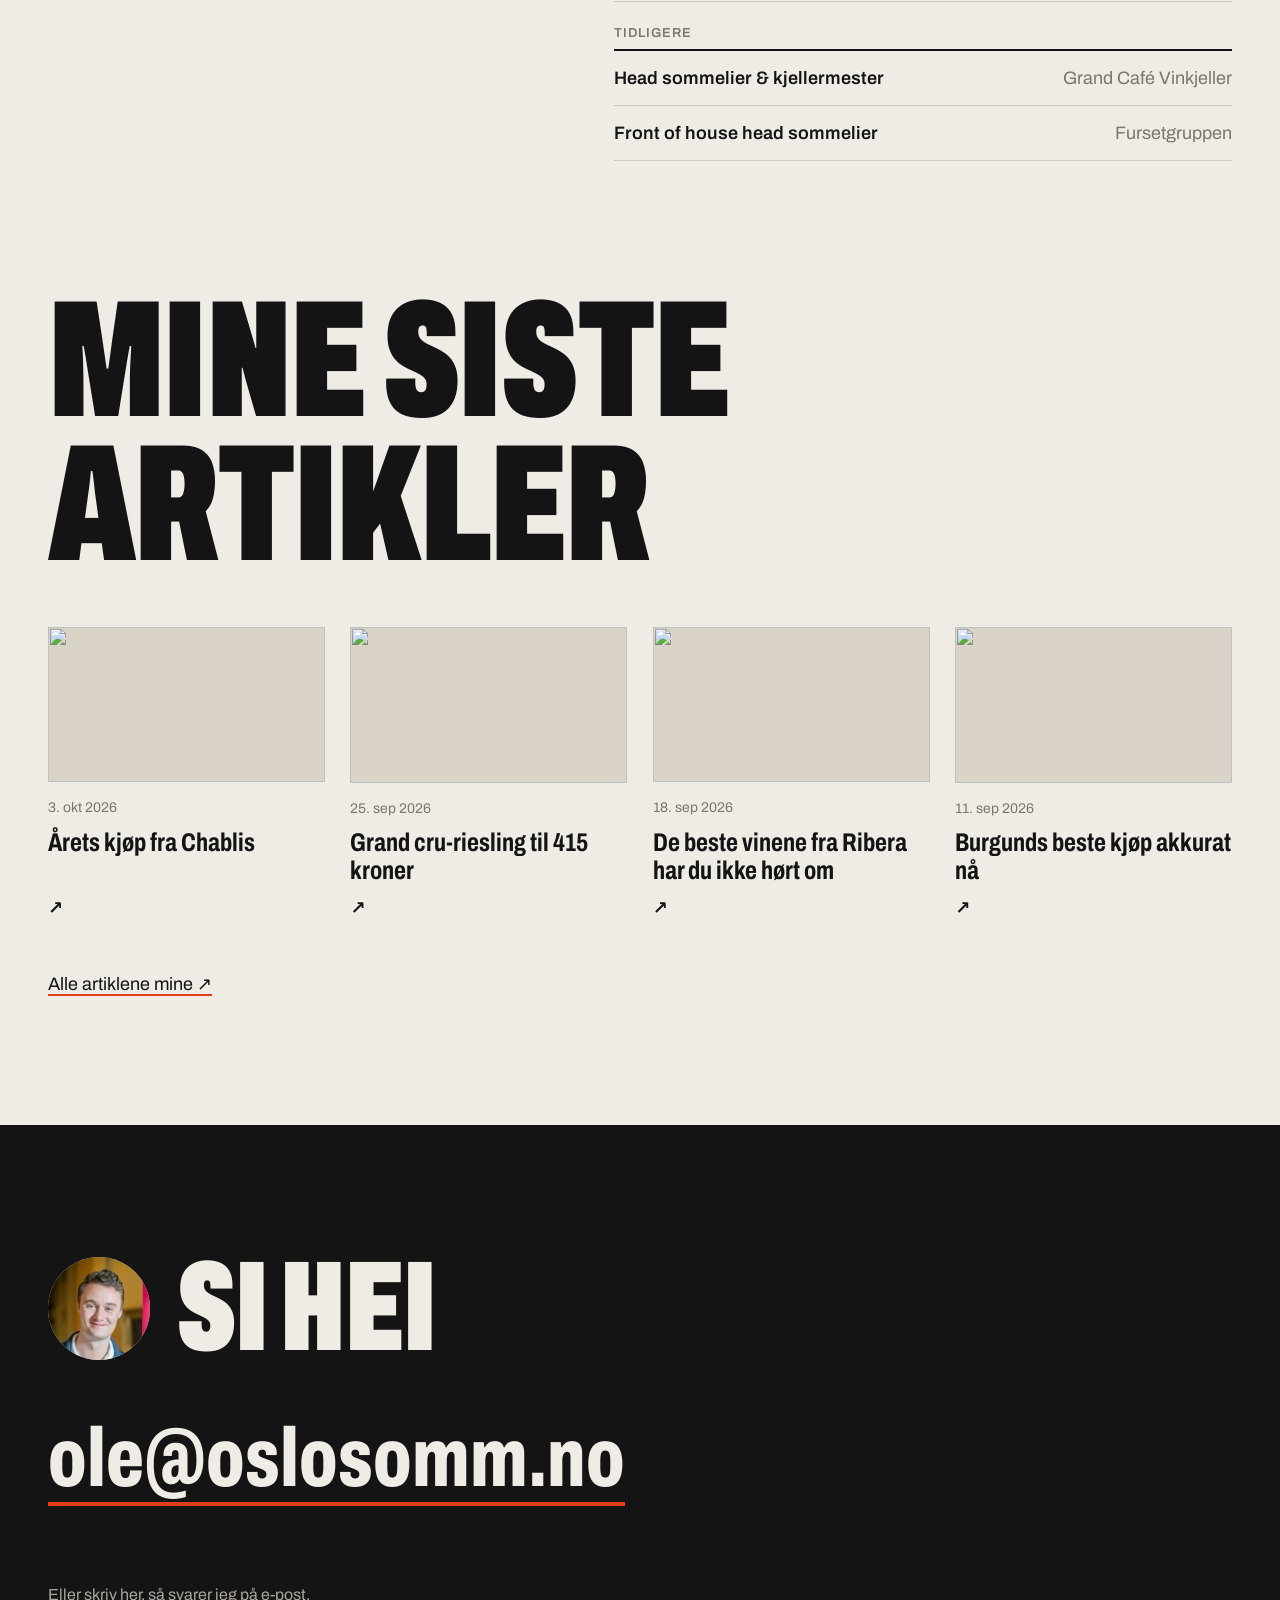
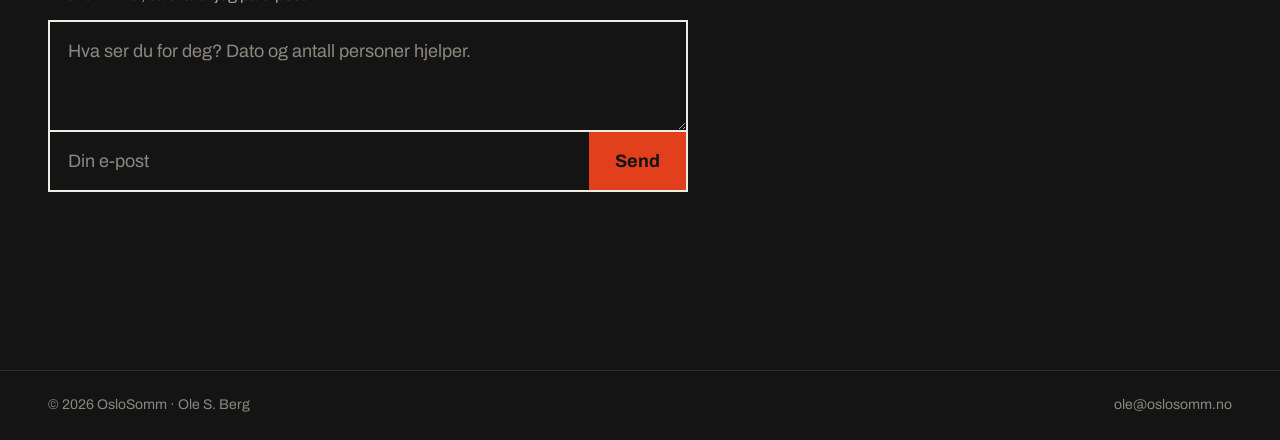
==== commit 5bb2460b: "Overskriften holdes nederst i bildet, og Om meg passer på mobil Co-Authored-By: Claude Opus 5.5 <nor" ====
--- a/index.html
+++ b/index.html
@@ -24,8 +24,8 @@
 <link rel="preconnect" href="https://fonts.googleapis.com">
 <link rel="preconnect" href="https://fonts.gstatic.com" crossorigin>
 <link href="https://fonts.googleapis.com/css2?family=Archivo:wdth,wght@62..125,400..900&display=swap" rel="stylesheet">
-<link rel="stylesheet" href="style.css">
-<script src="script.js" defer></script>
+<link rel="stylesheet" href="style.css?v=3">
+<script src="script.js?v=2" defer></script>
 </head>
 <body>
 
--- a/style.css
+++ b/style.css
@@ -34,7 +34,7 @@
 .hero img{position:absolute;inset:0;object-position:40% 40%}
 .hero::after{content:"";position:absolute;inset:0;background:linear-gradient(to top,rgba(0,0,0,.72),rgba(0,0,0,.25) 45%,rgba(0,0,0,0) 70%)}
 .hero .txt{position:absolute;left:0;right:0;bottom:0;z-index:1;display:flex;justify-content:space-between;align-items:flex-end;gap:24px;flex-wrap:wrap;padding-bottom:clamp(16px,2.5vw,32px)}
-.hero h1{font-size:clamp(64px,12.5vw,220px)}
+.hero h1{font-size:clamp(56px,min(12.5vw,22svh),220px)}
 .hero-short{height:min(70svh,760px);min-height:420px}
 .hero-short h1{font-size:clamp(44px,9vw,150px)}
 .hero .pitch{display:flex;flex-direction:column;align-items:flex-start;gap:18px;max-width:440px;padding-bottom:clamp(6px,1vw,14px)}
@@ -89,8 +89,8 @@
 .about .duo img{object-position:50% 25%}
 .lede{font-size:clamp(20px,2vw,26px);line-height:1.3}
 .proof{display:grid;border-top:2px solid var(--ink)}
-.proof>li{display:flex;justify-content:space-between;align-items:baseline;gap:16px;padding:14px 0;border-bottom:1px solid #cfcac1;font-weight:600}
-.proof>li>a{display:flex;justify-content:space-between;gap:16px;width:100%}
+.proof>li{display:flex;flex-wrap:wrap;justify-content:space-between;align-items:baseline;gap:6px 16px;min-width:0;padding:14px 0;border-bottom:1px solid #cfcac1;font-weight:600}
+.proof>li>a{display:flex;flex-wrap:wrap;justify-content:space-between;gap:4px 16px;width:100%;min-width:0}
 .proofs{display:grid}
 .ph{font-size:13px;font-weight:600;text-transform:uppercase;letter-spacing:.08em;color:var(--mute);margin:22px 0 6px}
 .ph:first-child{margin-top:0}
